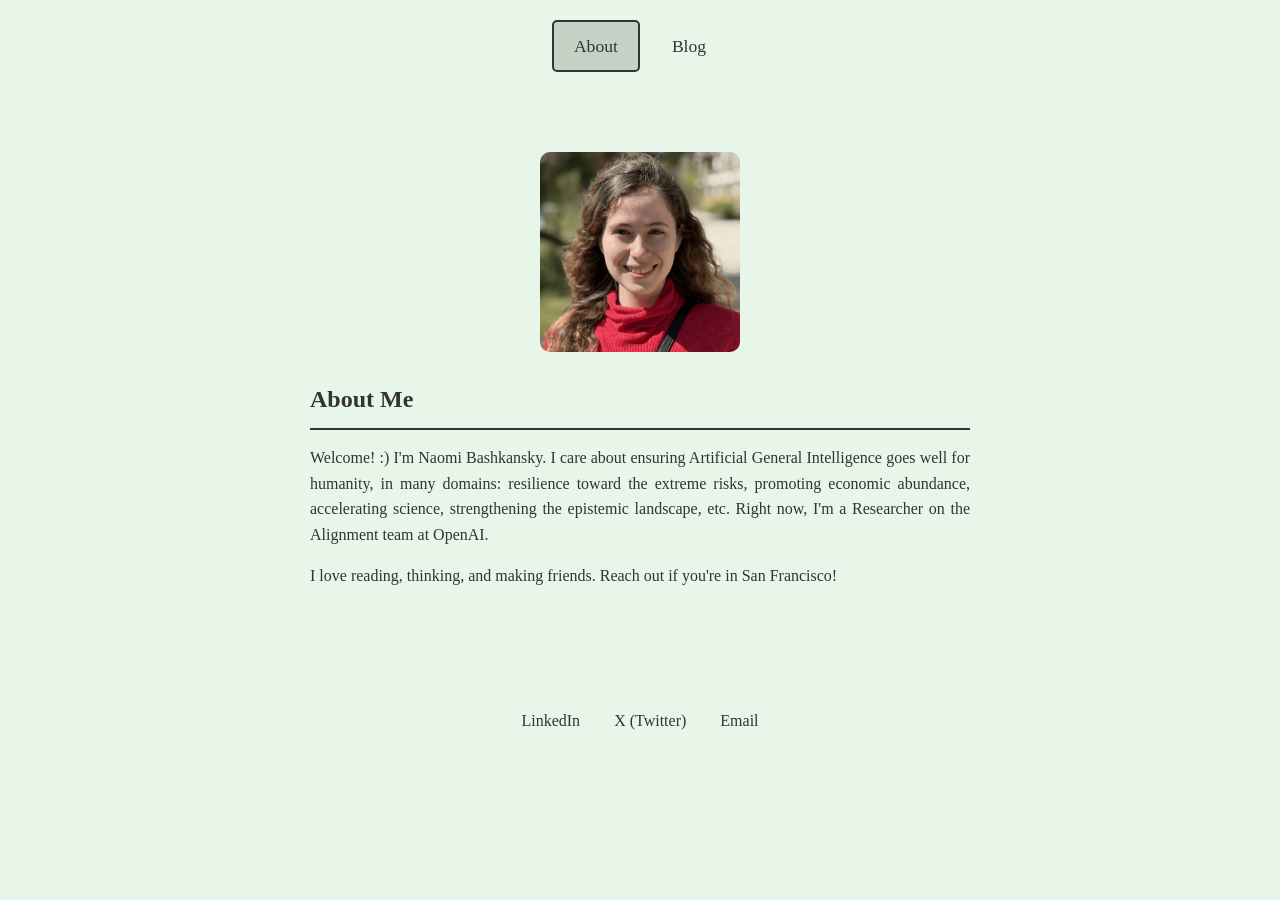
==== index.html @ bd34f4cb "Publish blog post" ====
<!DOCTYPE html>
<html lang="en">
<head>
    <meta charset="UTF-8">
    <meta name="viewport" content="width=device-width, initial-scale=1.0">
    <title>About Me</title>
    <style>
        * {
            margin: 0;
            padding: 0;
            box-sizing: border-box;
        }

        body {
            background-color: #e8f5e9;
            font-family: 'Georgia', 'Garamond', serif;
            line-height: 1.6;
            color: #333;
        }


        header {
            padding: 20px 20px;
        }

        .header-top {
            text-align: center;
            margin-bottom: 20px;
        }

        h1 {
            font-size: 2.5em;
            margin-bottom: 0;
        }

        nav {
            text-align: center;
            display: flex;
            justify-content: center;
            gap: 10px;
        }

        nav a {
            color: #333;
            text-decoration: none;
            padding: 10px 20px;
            border-radius: 5px;
            font-size: 1.1em;
            transition: background-color 0.3s ease, color 0.3s ease;
            border: 2px solid transparent;
        }

        nav a:hover {
            background-color: rgba(0, 0, 0, 0.1);
        }

        nav a.active {
            background-color: rgba(0, 0, 0, 0.15);
            border: 2px solid #333;
        }

        main {
            max-width: 700px;
            margin: 40px auto;
            padding: 0 20px;
        }

        section {
            margin-bottom: 40px;
        }

        h2 {
            font-size: 1.5em;
            margin-bottom: 15px;
            border-bottom: 2px solid #333;
            padding-bottom: 10px;
        }

        p {
            margin-bottom: 15px;
            text-align: justify;
        }

        .button {
            display: inline-block;
            background-color: #333;
            color: white;
            padding: 12px 30px;
            text-decoration: none;
            border-radius: 5px;
            font-size: 1.1em;
            transition: background-color 0.3s ease;
            margin-top: 20px;
        }

        .button:hover {
            background-color: #555;
        }

        .profile-image {
            width: 200px;
            height: 200px;
            border-radius: 10px;
            object-fit: cover;
            margin: 20px 0;
        }

        footer {
            text-align: center;
            padding: 40px 20px;
            color: #666;
            margin-top: 60px;
        }

        .social-links {
            margin-top: 20px;
        }

        .social-links a {
            color: #333;
            text-decoration: none;
            margin: 0 15px;
            transition: color 0.3s ease;
        }

        .social-links a:hover {
            color: #666;
        }
    </style>
</head>
<body>
    <header>
        <nav>
            <a href="./" class="active">About</a>
            <a href="blog/">Blog</a>
        </nav>
    </header>

    <main>
        <section>
            <div style="text-align: center;">
                <img src="assets/naomi.jpg" alt="Naomi" class="profile-image">
            </div>
            <h2>About Me</h2>
            <p>
                Welcome! :) I'm Naomi Bashkansky. I care about ensuring Artificial General Intelligence goes well for humanity, in many domains: resilience toward the extreme risks, promoting economic abundance, accelerating science, strengthening the epistemic landscape, etc. Right now, I'm a Researcher on the Alignment team at OpenAI. 
            </p>
            <p>
                I love reading, thinking, and making friends. Reach out if you're in San Francisco!
            </p>
        </section>

    </main>

    <footer>
        <div class="social-links">
            <a href="https://linkedin.com/in/naomibas" target="_blank">LinkedIn</a>
            <a href="https://x.com/NaomiBashkansky" target="_blank">X (Twitter)</a>
            <a href="mailto:nomichka@gmail.com">Email</a>
        </div>
    </footer>
</body>
</html>
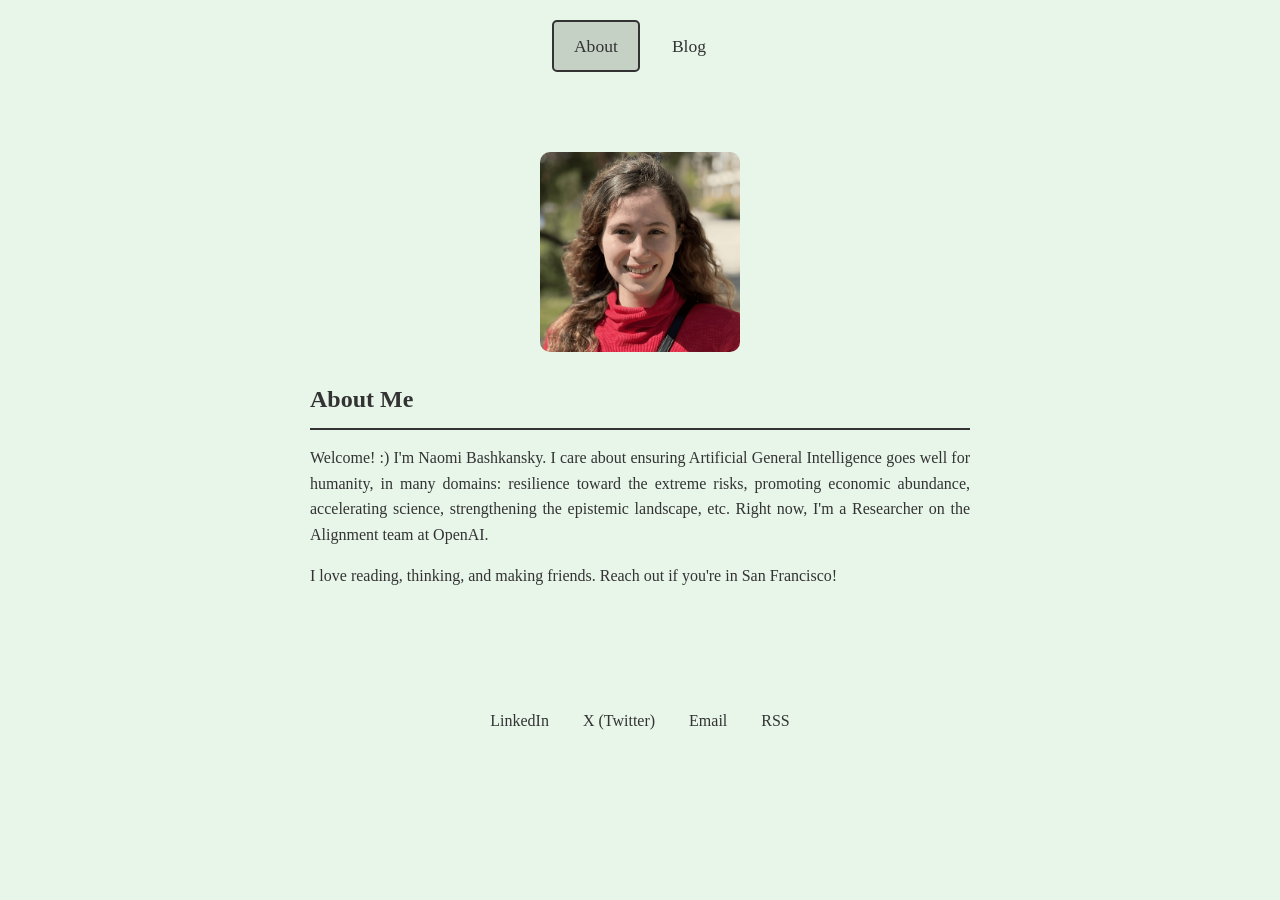
==== commit eff1eb5b: "Add rss feed" ====
--- a/index.html
+++ b/index.html
@@ -3,6 +3,7 @@
 <head>
     <meta charset="UTF-8">
     <meta name="viewport" content="width=device-width, initial-scale=1.0">
+    <link rel="alternate" type="application/rss+xml" title="Naomi Bashkansky's Blog" href="/rss.xml">
     <title>About Me</title>
     <style>
         * {
@@ -157,6 +158,7 @@
             <a href="https://linkedin.com/in/naomibas" target="_blank">LinkedIn</a>
             <a href="https://x.com/NaomiBashkansky" target="_blank">X (Twitter)</a>
             <a href="mailto:nomichka@gmail.com">Email</a>
+            <a href="rss.xml">RSS</a>
         </div>
     </footer>
 </body>
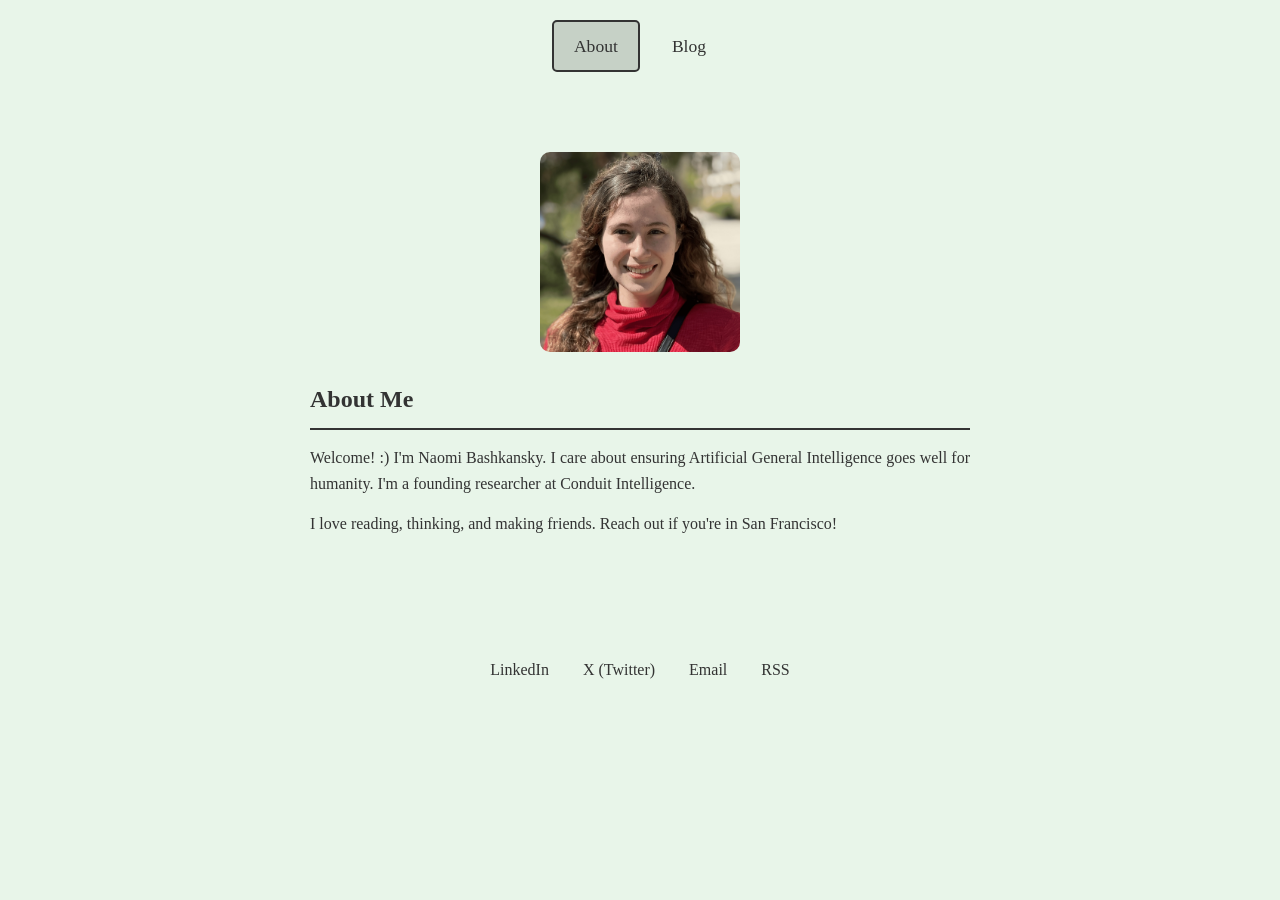
==== commit a72cba38: "Update About Me and favicon" ====
--- a/index.html
+++ b/index.html
@@ -4,7 +4,8 @@
     <meta charset="UTF-8">
     <meta name="viewport" content="width=device-width, initial-scale=1.0">
     <link rel="alternate" type="application/rss+xml" title="Naomi Bashkansky's Blog" href="/rss.xml">
-    <title>About Me</title>
+    <link rel="icon" type="image/png" href="/assets/logo.png">
+    <title>Naomi Bashkansky | About Me</title>
     <style>
         * {
             margin: 0;
@@ -144,7 +145,7 @@
             </div>
             <h2>About Me</h2>
             <p>
-                Welcome! :) I'm Naomi Bashkansky. I care about ensuring Artificial General Intelligence goes well for humanity, in many domains: resilience toward the extreme risks, promoting economic abundance, accelerating science, strengthening the epistemic landscape, etc. Right now, I'm a Researcher on the Alignment team at OpenAI. 
+                Welcome! :) I'm Naomi Bashkansky. I care about ensuring Artificial General Intelligence goes well for humanity. I'm a founding researcher at Conduit Intelligence.
             </p>
             <p>
                 I love reading, thinking, and making friends. Reach out if you're in San Francisco!
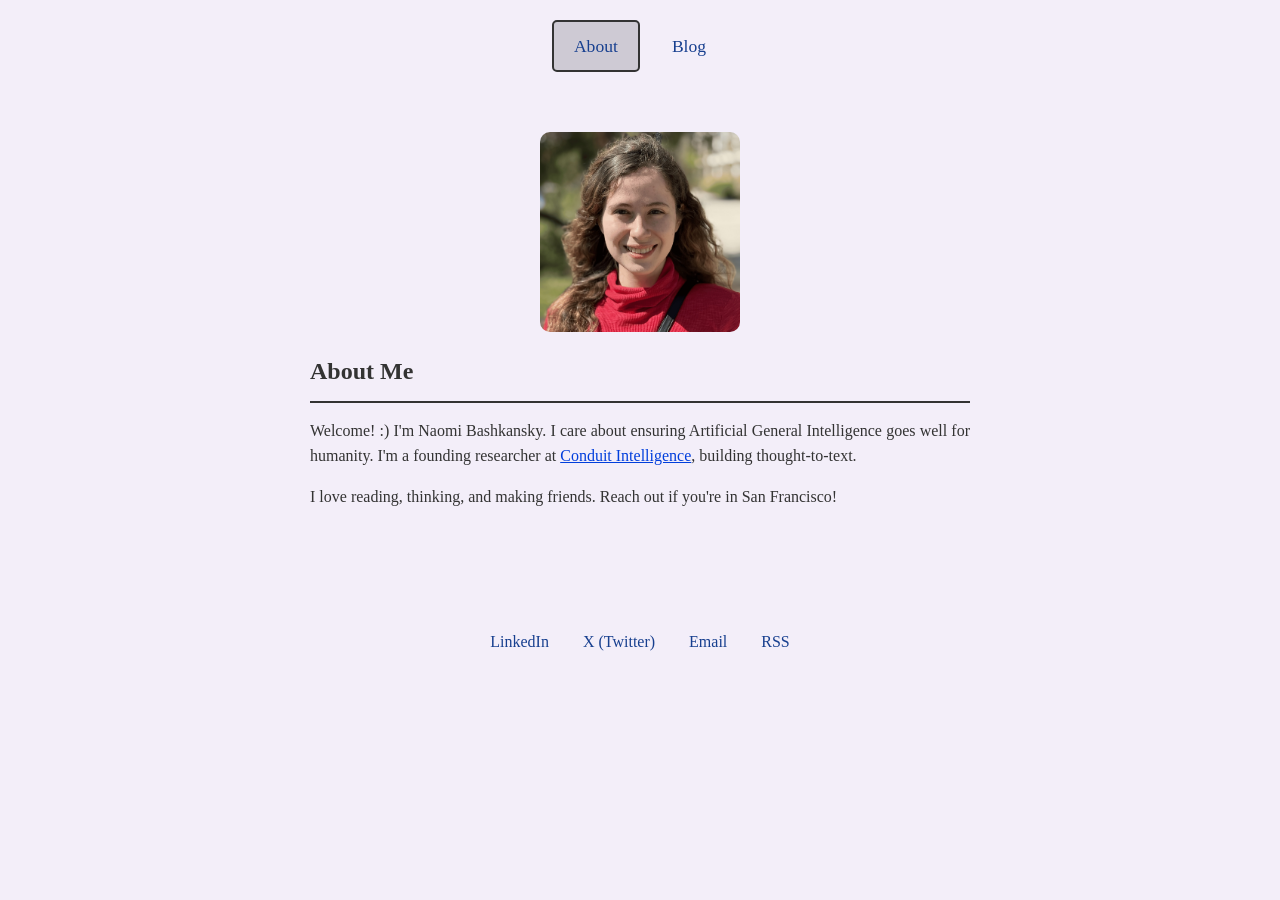
==== commit 51cf1658: "Add purple flowers, new pics, thinking mode, purple background" ====
--- a/index.html
+++ b/index.html
@@ -5,6 +5,7 @@
     <meta name="viewport" content="width=device-width, initial-scale=1.0">
     <link rel="alternate" type="application/rss+xml" title="Naomi Bashkansky's Blog" href="/rss.xml">
     <link rel="icon" type="image/png" href="/assets/logo.png">
+    <link rel="stylesheet" href="/assets/thinking-mode.css">
     <title>Naomi Bashkansky | About Me</title>
     <style>
         * {
@@ -14,10 +15,18 @@
         }
 
         body {
-            background-color: #e8f5e9;
+            background-color: #f3eef9;
             font-family: 'Georgia', 'Garamond', serif;
             line-height: 1.6;
             color: #333;
+        }
+
+        a {
+            color: #003edc;
+        }
+
+        a:hover {
+            color: #005ec4;
         }
 
 
@@ -43,7 +52,7 @@
         }
 
         nav a {
-            color: #333;
+            color: #173f8f;
             text-decoration: none;
             padding: 10px 20px;
             border-radius: 5px;
@@ -99,12 +108,53 @@
             background-color: #555;
         }
 
+        .profile-image-swap {
+            position: relative;
+            width: 200px;
+            height: 200px;
+            margin: 20px auto;
+        }
+
         .profile-image {
+            position: absolute;
+            inset: 0;
             width: 200px;
             height: 200px;
             border-radius: 10px;
             object-fit: cover;
-            margin: 20px 0;
+            opacity: 0;
+            transform: scale(0.96);
+            transition: opacity 0.85s ease, transform 0.85s ease;
+        }
+
+        .profile-image.is-active {
+            opacity: 1;
+            transform: scale(1);
+        }
+
+        .profile-image-chess-younger { object-position: 100% center; }
+        .profile-image-purple-sweater { object-position: 58% center; }
+
+        .flower-bloom {
+            position: absolute;
+            z-index: 2;
+            left: calc(50% + var(--flower-x));
+            top: calc(50% + var(--flower-y));
+            color: var(--flower-color);
+            font-family: Georgia, serif;
+            font-size: var(--flower-size);
+            line-height: 1;
+            opacity: 0;
+            pointer-events: none;
+            text-shadow: 0 0 5px rgba(192, 38, 211, 0.28);
+            animation: flower-cycle var(--flower-duration) ease-out forwards;
+        }
+
+        @keyframes flower-cycle {
+            0% { opacity: 0; transform: translate(-50%, -50%) scale(0.15) rotate(var(--flower-start-rotation)); }
+            22% { opacity: 0.82; transform: translate(-50%, -50%) scale(1.08) rotate(var(--flower-end-rotation)); }
+            58% { opacity: 0.7; transform: translate(-50%, -50%) scale(1) rotate(var(--flower-end-rotation)); }
+            100% { opacity: 0; transform: translate(-50%, -50%) scale(0.78) rotate(var(--flower-end-rotation)); }
         }
 
         footer {
@@ -119,18 +169,19 @@
         }
 
         .social-links a {
-            color: #333;
+            color: #173f8f;
             text-decoration: none;
             margin: 0 15px;
             transition: color 0.3s ease;
         }
 
         .social-links a:hover {
-            color: #666;
+            color: #005ec4;
         }
     </style>
 </head>
 <body>
+    <canvas class="thinking-background" aria-hidden="true"></canvas>
     <header>
         <nav>
             <a href="./" class="active">About</a>
@@ -140,12 +191,16 @@
 
     <main>
         <section>
-            <div style="text-align: center;">
-                <img src="assets/naomi.jpg" alt="Naomi" class="profile-image">
+            <div class="profile-image-swap" tabindex="0" role="button" aria-label="Show next portrait of Naomi">
+                <img src="assets/naomi.jpg" alt="Naomi" class="profile-image is-active">
+                <img src="assets/portrait-hover.png" alt="Illustrated Naomi" class="profile-image">
+                <img src="assets/naomi-chess-younger.png" alt="Young Naomi playing chess" class="profile-image profile-image-chess-younger">
+                <img src="assets/naomi-purple-sweater.png" alt="Naomi in a purple sweater" class="profile-image profile-image-purple-sweater">
+                <button class="thinking-toggle" type="button" aria-pressed="false">Thinking mode ✦</button>
             </div>
             <h2>About Me</h2>
             <p>
-                Welcome! :) I'm Naomi Bashkansky. I care about ensuring Artificial General Intelligence goes well for humanity. I'm a founding researcher at Conduit Intelligence.
+                Welcome! :) I'm Naomi Bashkansky. I care about ensuring Artificial General Intelligence goes well for humanity. I'm a founding researcher at <a href="https://condu.it/">Conduit Intelligence</a>, building thought-to-text.
             </p>
             <p>
                 I love reading, thinking, and making friends. Reach out if you're in San Francisco!
@@ -162,5 +217,113 @@
             <a href="rss.xml">RSS</a>
         </div>
     </footer>
+    <script>
+        const portrait = document.querySelector(".profile-image-swap");
+        const flowerTypes = ["❀", "✿", "❁", "✾", "✽"];
+        const flowerColors = ["#b51fc1", "#cc35d4", "#9e279f", "#df55cf"];
+        let bloomTimer = null;
+        let pointerActive = false;
+        let keyboardActive = false;
+
+        function randomBetween(min, max) {
+            return min + Math.random() * (max - min);
+        }
+
+        function createFlower() {
+            const flower = document.createElement("span");
+            const angle = randomBetween(0, Math.PI * 2);
+            const radius = randomBetween(112, 138);
+
+            flower.className = "flower-bloom";
+            flower.setAttribute("aria-hidden", "true");
+            flower.textContent = flowerTypes[Math.floor(Math.random() * flowerTypes.length)];
+            flower.style.setProperty("--flower-x", Math.cos(angle) * radius + "px");
+            flower.style.setProperty("--flower-y", Math.sin(angle) * radius + "px");
+            flower.style.setProperty("--flower-size", randomBetween(13, 27) + "px");
+            flower.style.setProperty("--flower-duration", randomBetween(1.4, 2.2) + "s");
+            flower.style.setProperty("--flower-color", flowerColors[Math.floor(Math.random() * flowerColors.length)]);
+            flower.style.setProperty("--flower-start-rotation", randomBetween(-40, 40) + "deg");
+            flower.style.setProperty("--flower-end-rotation", randomBetween(-12, 12) + "deg");
+            flower.addEventListener("animationend", () => flower.remove(), { once: true });
+            return flower;
+        }
+
+        const portraitImages = Array.from(portrait.querySelectorAll(".profile-image"));
+        let portraitIndex = 0;
+
+        function showNextPortrait() {
+            portraitImages[portraitIndex].classList.remove("is-active");
+            portraitIndex = (portraitIndex + 1) % portraitImages.length;
+            const activePortrait = portraitImages[portraitIndex];
+            activePortrait.classList.add("is-active");
+            portrait.classList.toggle("is-chess-active", activePortrait.classList.contains("profile-image-chess-younger"));
+        }
+
+        function portraitIsActive() {
+            return pointerActive || keyboardActive;
+        }
+
+        function scheduleFlower() {
+            if (!portraitIsActive()) {
+                bloomTimer = null;
+                return;
+            }
+
+            portrait.append(createFlower());
+            bloomTimer = window.setTimeout(scheduleFlower, randomBetween(190, 430));
+        }
+
+        function startFlowers() {
+            if (bloomTimer !== null) {
+                return;
+            }
+
+            const openingFlowers = Math.floor(randomBetween(2, 5));
+            for (let index = 0; index < openingFlowers; index += 1) {
+                portrait.append(createFlower());
+            }
+            bloomTimer = window.setTimeout(scheduleFlower, randomBetween(190, 430));
+        }
+
+        function stopFlowers() {
+            if (portraitIsActive()) {
+                return;
+            }
+
+            window.clearTimeout(bloomTimer);
+            bloomTimer = null;
+        }
+
+        portrait.addEventListener("pointerenter", () => {
+            pointerActive = true;
+            startFlowers();
+        });
+        portrait.addEventListener("pointerleave", () => {
+            pointerActive = false;
+            keyboardActive = false;
+            stopFlowers();
+        });
+        portrait.addEventListener("focus", () => {
+            keyboardActive = true;
+            startFlowers();
+        });
+        portrait.addEventListener("blur", () => {
+            keyboardActive = false;
+            if (!pointerActive) {
+                stopFlowers();
+            }
+        });
+        portrait.addEventListener("click", showNextPortrait);
+        portrait.addEventListener("keydown", (event) => {
+            if (event.target !== portrait) {
+                return;
+            }
+            if (event.key === "Enter" || event.key === " ") {
+                event.preventDefault();
+                showNextPortrait();
+            }
+        });
+    </script>
+    <script src="/assets/thinking-mode.js"></script>
 </body>
 </html>
--- a/assets/thinking-mode.css
+++ b/assets/thinking-mode.css
@@ -0,0 +1,82 @@
+/* Styles the About-page thought-to-text constellation mode. */
+
+body {
+    transition: background-color 0.7s ease;
+}
+
+body.thinking-mode {
+    background-color: #ebe9f7;
+}
+
+.thinking-background {
+    position: fixed;
+    inset: 0;
+    z-index: -1;
+    width: 100%;
+    height: 100%;
+    opacity: 0;
+    pointer-events: none;
+    transition: opacity 0.7s ease;
+}
+
+body.thinking-mode .thinking-background {
+    opacity: 1;
+}
+
+.thinking-toggle {
+    position: absolute;
+    top: calc(100% + 10px);
+    left: 50%;
+    z-index: 10;
+    width: max-content;
+    padding: 8px 13px;
+    border: 1px solid rgba(64, 55, 112, 0.45);
+    border-radius: 999px;
+    background: rgba(247, 244, 252, 0.88);
+    color: #3c3960;
+    font: 0.82rem Georgia, Garamond, serif;
+    cursor: pointer;
+    box-shadow: 0 3px 12px rgba(60, 48, 100, 0.1);
+    backdrop-filter: blur(6px);
+    opacity: 0;
+    visibility: hidden;
+    pointer-events: none;
+    transform: translate(-50%, -4px);
+    transition: background-color 0.25s ease, box-shadow 0.25s ease, opacity 0.25s ease, transform 0.25s ease, visibility 0.25s;
+}
+
+.profile-image-swap.is-chess-active::after {
+    content: "";
+    position: absolute;
+    top: 100%;
+    left: 0;
+    z-index: 9;
+    width: 100%;
+    height: 50px;
+}
+
+.profile-image-swap.is-chess-active:hover .thinking-toggle {
+    opacity: 1;
+    visibility: visible;
+    pointer-events: auto;
+    transform: translate(-50%, 0);
+}
+
+.thinking-toggle:hover {
+    background: rgba(238, 230, 249, 0.96);
+    box-shadow: 0 4px 16px rgba(92, 56, 130, 0.18);
+    transform: translate(-50%, -1px);
+}
+
+.thinking-toggle[aria-pressed="true"] {
+    background: rgba(218, 202, 241, 0.94);
+    box-shadow: 0 0 18px rgba(146, 73, 180, 0.2);
+}
+
+@media (prefers-reduced-motion: reduce) {
+    body,
+    .thinking-background,
+    .thinking-toggle {
+        transition: none;
+    }
+}
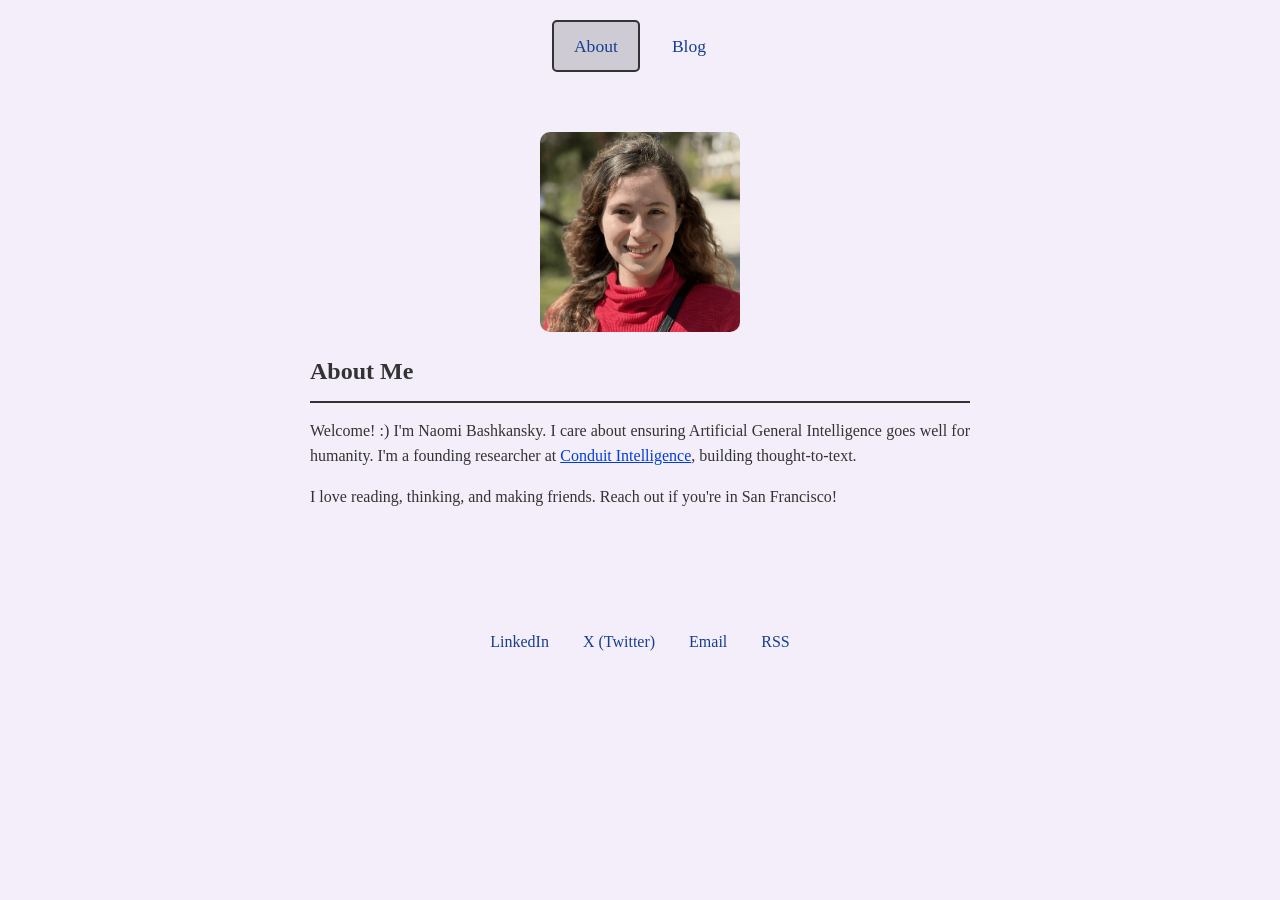
==== commit 50fcb6a8: "Modify format" ====
--- a/index.html
+++ b/index.html
@@ -179,6 +179,7 @@
             color: #005ec4;
         }
     </style>
+    <link rel="stylesheet" href="/assets/site.css">
 </head>
 <body>
     <canvas class="thinking-background" aria-hidden="true"></canvas>
--- a/assets/site.css
+++ b/assets/site.css
@@ -0,0 +1,137 @@
+/* Defines the shared visual language for Naomi Bashkansky's website. */
+
+:root {
+    --site-background: #f3eef9;
+    --site-ink: #333;
+    --site-link: #003edc;
+    --site-link-hover: #005ec4;
+    --site-nav-link: #173f8f;
+    --site-rule: #d9d0e2;
+    --paper: var(--site-background);
+    --ink: var(--site-ink);
+    --muted: #746f7c;
+    --rule: var(--site-rule);
+    --accent: #315899;
+    --accent-soft: #e7e0f0;
+    --serif: Georgia, Garamond, serif;
+    --mono: Georgia, Garamond, serif;
+}
+
+html,
+body {
+    background: var(--site-background);
+}
+
+body {
+    color: var(--site-ink);
+    font-family: Georgia, Garamond, serif;
+}
+
+a {
+    color: var(--site-link);
+}
+
+a:hover {
+    color: var(--site-link-hover);
+}
+
+body > header {
+    margin: 0;
+    padding: 20px;
+}
+
+body > header nav {
+    display: flex;
+    justify-content: center;
+    gap: 10px;
+    text-align: center;
+}
+
+body > header nav a {
+    padding: 10px 20px;
+    border: 2px solid transparent;
+    border-radius: 5px;
+    color: var(--site-nav-link);
+    font-family: Georgia, Garamond, serif;
+    font-size: 1.1rem;
+    text-decoration: none;
+    transition: background-color 0.3s ease, color 0.3s ease;
+}
+
+body > header nav a:hover {
+    background-color: rgba(0, 0, 0, 0.1);
+}
+
+body > header nav a.active {
+    border-color: var(--site-ink);
+    background-color: rgba(0, 0, 0, 0.15);
+}
+
+.post-title {
+    max-width: none;
+    margin: 0 0 10px;
+    color: var(--site-ink);
+    font-family: Georgia, Garamond, serif;
+    font-size: 2.5em;
+    font-weight: 700;
+    line-height: 1.2;
+    letter-spacing: normal;
+}
+
+.post-date {
+    margin: 0 0 10px;
+    color: #999;
+    font-family: Georgia, Garamond, serif;
+    font-size: 0.9em;
+    line-height: 1.6;
+    letter-spacing: normal;
+    text-transform: none;
+}
+
+.post-content,
+main > article {
+    font-size: clamp(16.5px, calc(16.1px + 0.125vw), 17.6px);
+    line-height: 1.8;
+}
+
+.site-back {
+    display: block;
+    width: min(100% - 3rem, 1120px);
+    margin: 0 auto;
+    color: var(--site-nav-link);
+    font-weight: bold;
+    text-decoration: none;
+}
+
+body > footer {
+    margin-top: 60px;
+    padding: 40px 20px;
+    border-top: 0;
+    color: #666;
+    font-family: Georgia, Garamond, serif;
+    font-size: 1rem;
+    letter-spacing: normal;
+    text-align: center;
+    text-transform: none;
+}
+
+body > footer a {
+    margin: 0 15px;
+    color: var(--site-nav-link);
+    text-decoration: none;
+}
+
+body > footer a:hover,
+.site-back:hover {
+    color: var(--site-link-hover);
+}
+
+::selection {
+    background: #d9cae7;
+}
+
+@media (max-width: 560px) {
+    body > footer a {
+        margin: 0 7px;
+    }
+}
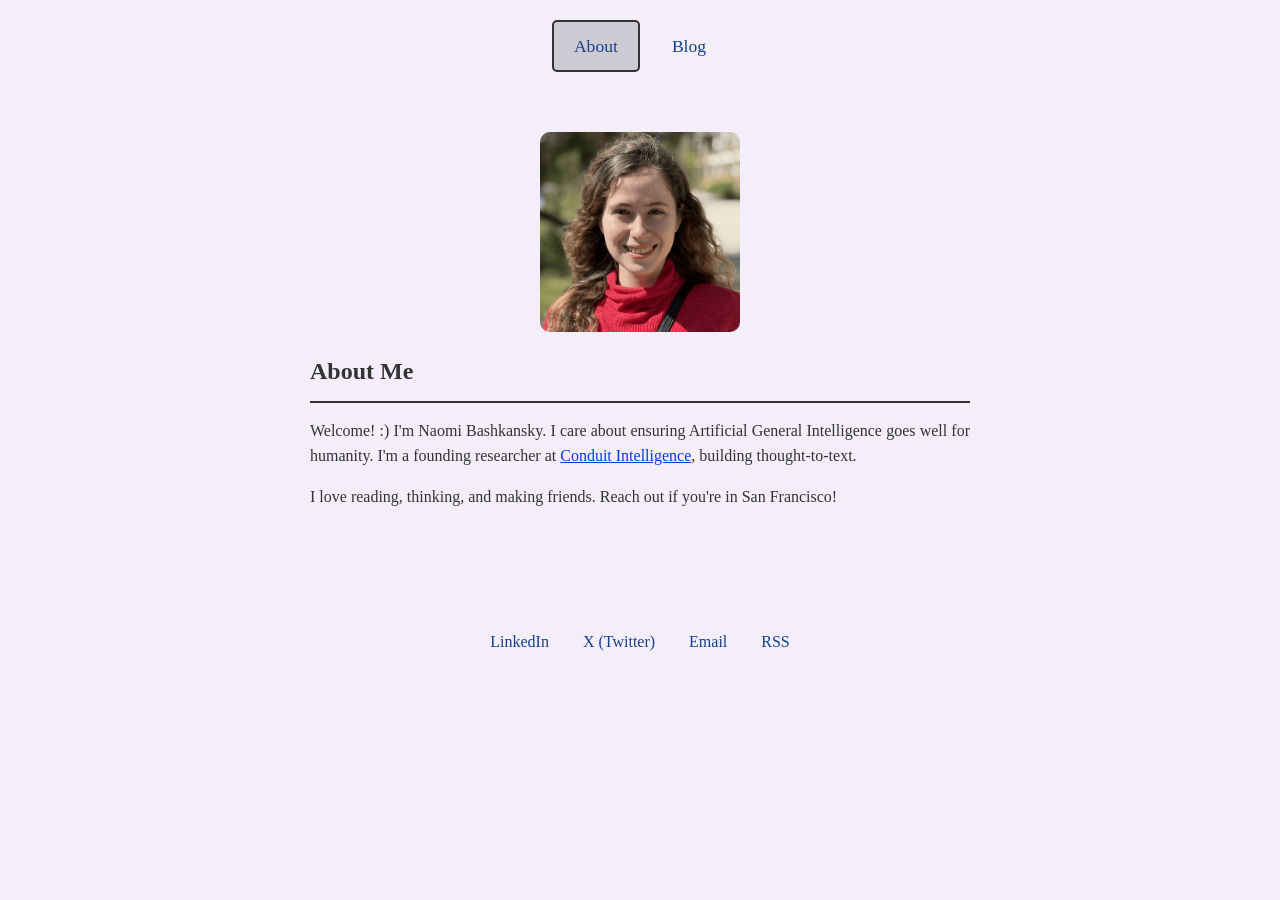
==== commit 31782079: "📝 docs: (blog) Finalize telepathy essay - Refine essay prose, future vignettes, and acknowledgements" ====
--- a/index.html
+++ b/index.html
@@ -5,7 +5,7 @@
     <meta name="viewport" content="width=device-width, initial-scale=1.0">
     <link rel="alternate" type="application/rss+xml" title="Naomi Bashkansky's Blog" href="/rss.xml">
     <link rel="icon" type="image/png" href="/assets/logo.png">
-    <link rel="stylesheet" href="/assets/thinking-mode.css">
+    <link rel="stylesheet" href="/assets/thinking-mode.css?v=20260804-3">
     <title>Naomi Bashkansky | About Me</title>
     <style>
         * {
--- a/assets/thinking-mode.css
+++ b/assets/thinking-mode.css
@@ -1,17 +1,13 @@
 /* Styles the About-page thought-to-text constellation mode. */
 
 body {
-    transition: background-color 0.7s ease;
-}
-
-body.thinking-mode {
-    background-color: #ebe9f7;
+    isolation: isolate;
 }
 
 .thinking-background {
     position: fixed;
     inset: 0;
-    z-index: -1;
+    z-index: 0;
     width: 100%;
     height: 100%;
     opacity: 0;
@@ -21,6 +17,13 @@
 
 body.thinking-mode .thinking-background {
     opacity: 1;
+}
+
+body > header,
+body > main,
+body > footer {
+    position: relative;
+    z-index: 1;
 }
 
 .thinking-toggle {
@@ -74,7 +77,6 @@
 }
 
 @media (prefers-reduced-motion: reduce) {
-    body,
     .thinking-background,
     .thinking-toggle {
         transition: none;
--- a/assets/site.css
+++ b/assets/site.css
@@ -72,7 +72,7 @@
     margin: 0 0 10px;
     color: var(--site-ink);
     font-family: Georgia, Garamond, serif;
-    font-size: 2.5em;
+    font-size: 40px;
     font-weight: 700;
     line-height: 1.2;
     letter-spacing: normal;
@@ -86,6 +86,11 @@
     line-height: 1.6;
     letter-spacing: normal;
     text-transform: none;
+}
+
+.post-header,
+main > header {
+    margin-bottom: 1rem;
 }
 
 .post-content,
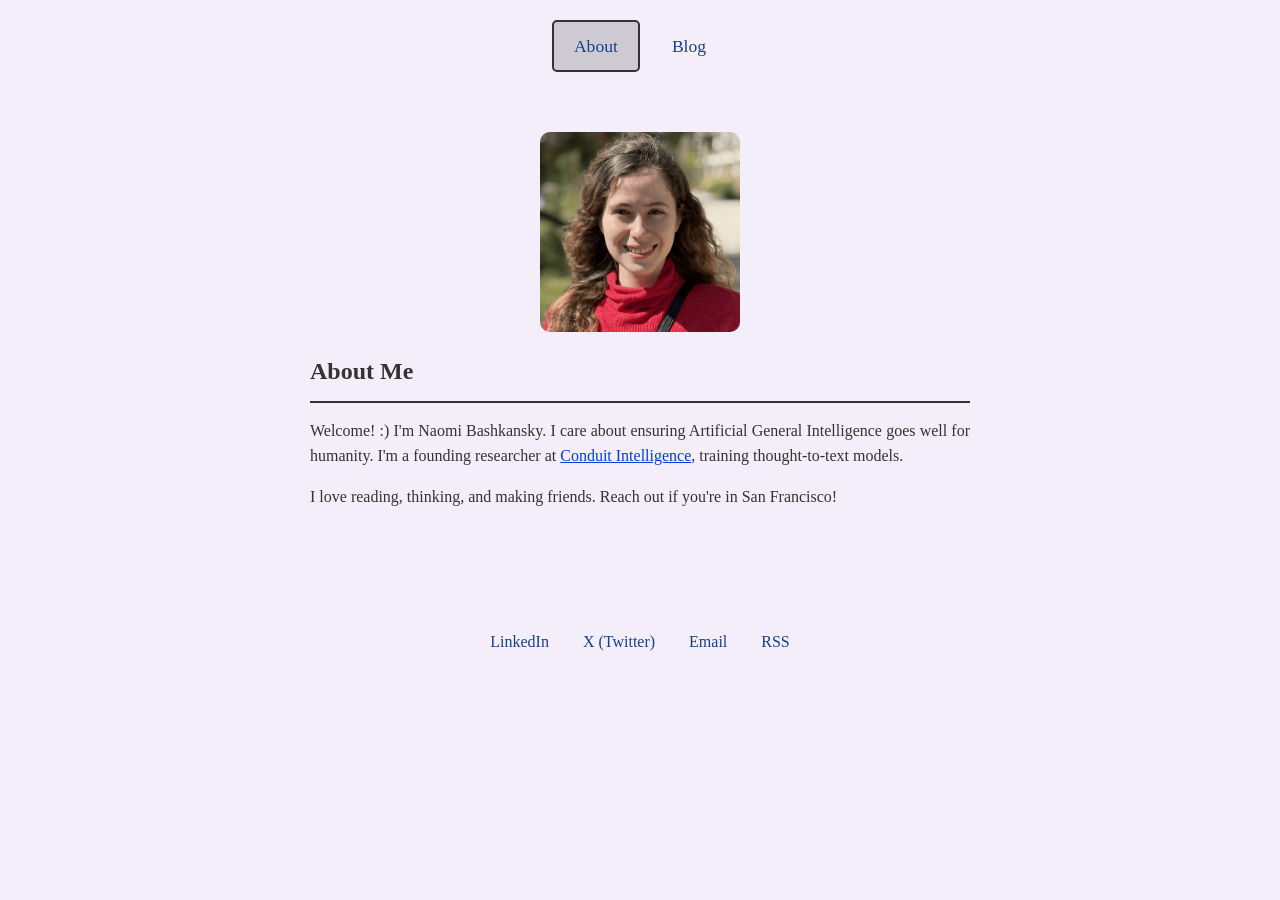
==== commit 1cd6feab: "🐛 fix: (blog) Improve mobile diagrams and About copy Why: Keep SVG text readable across phone widths" ====
--- a/index.html
+++ b/index.html
@@ -201,7 +201,7 @@
             </div>
             <h2>About Me</h2>
             <p>
-                Welcome! :) I'm Naomi Bashkansky. I care about ensuring Artificial General Intelligence goes well for humanity. I'm a founding researcher at <a href="https://condu.it/">Conduit Intelligence</a>, building thought-to-text.
+                Welcome! :) I'm Naomi Bashkansky. I care about ensuring Artificial General Intelligence goes well for humanity. I'm a founding researcher at <a href="https://condu.it/">Conduit Intelligence</a>, training thought-to-text models.
             </p>
             <p>
                 I love reading, thinking, and making friends. Reach out if you're in San Francisco!
